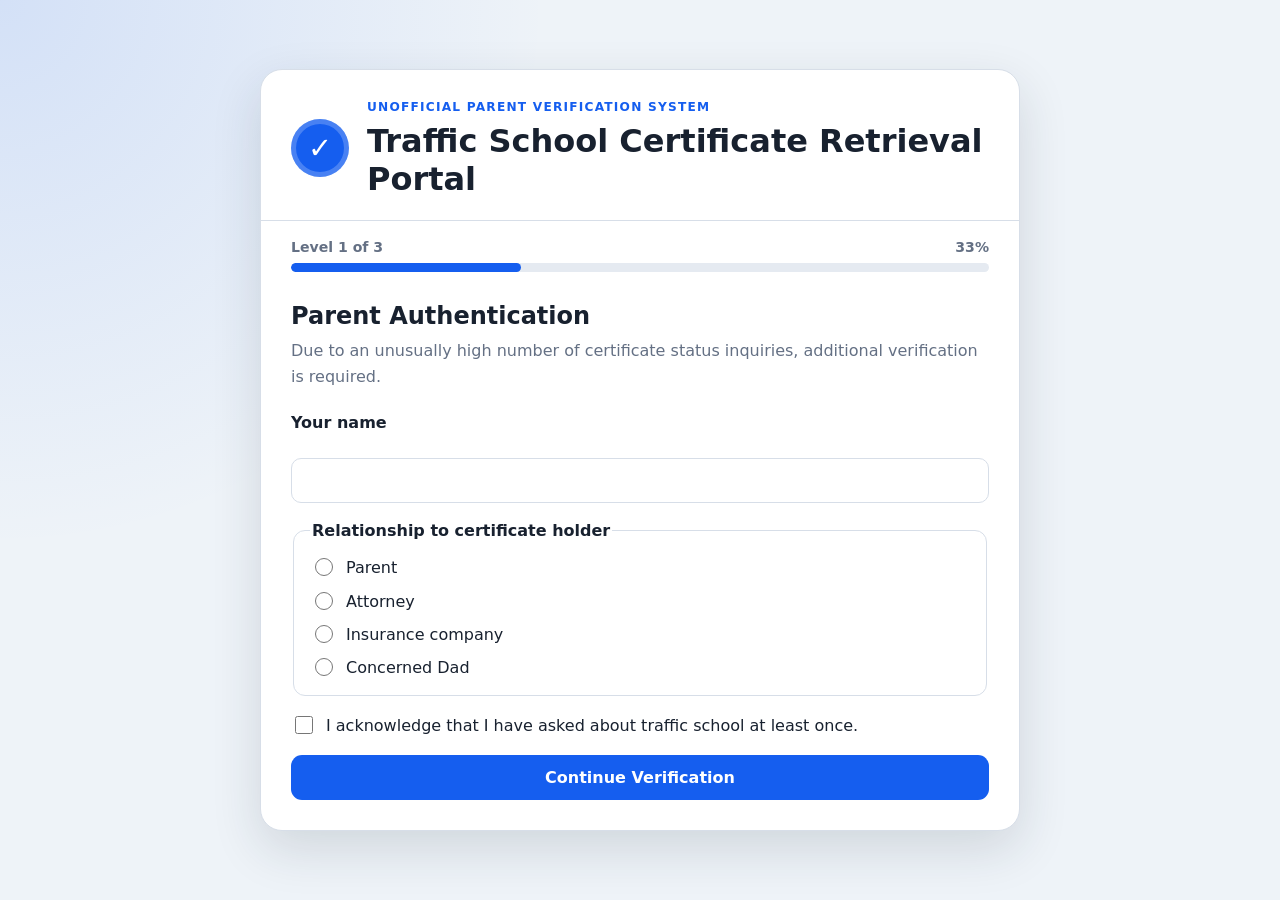
==== traffic_school_certification/index.html @ 1ab668ab "Restructuring" ====
<!DOCTYPE html>
<html lang="en">
<head>
    <meta charset="UTF-8">

    <meta
        http-equiv="refresh"
        content="0; url=verify_user/"
    >

    <title>Redirecting...</title>

    <script>
        window.location.replace("verify_user/");
    </script>
</head>
<body>
    <p>
        Redirecting...
        <a href="verify_user/">Continue to verification</a>
    </p>
</body>
</html>
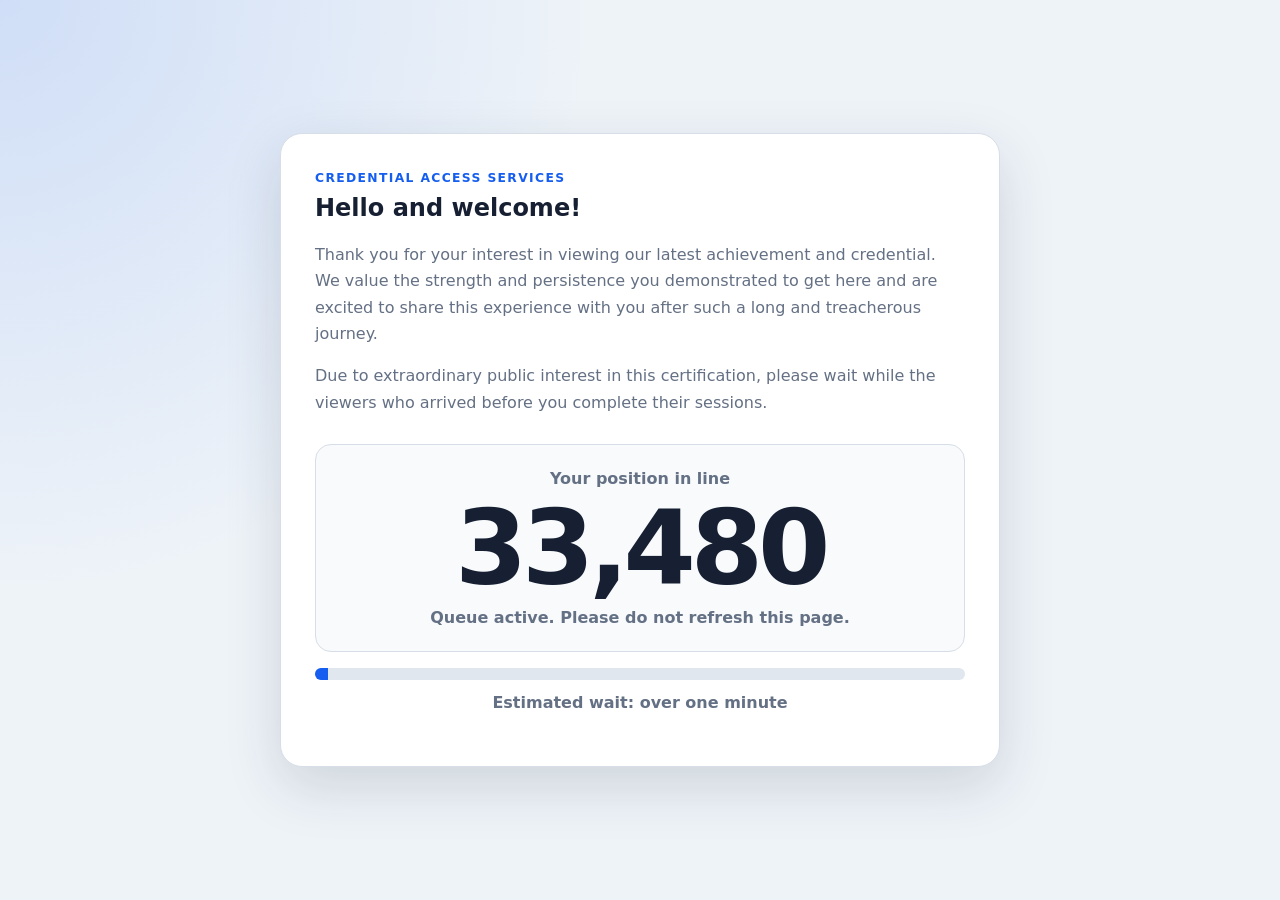
==== commit fbecabe5: "Added entry point" ====
--- a/traffic_school_certification/index.html
+++ b/traffic_school_certification/index.html
@@ -1,23 +1,40 @@
 <!DOCTYPE html>
 <html lang="en">
 <head>
-    <meta charset="UTF-8">
-
-    <meta
-        http-equiv="refresh"
-        content="0; url=verify_user/"
-    >
-
-    <title>Redirecting...</title>
-
-    <script>
-        window.location.replace("verify_user/");
-    </script>
+  <meta charset="UTF-8">
+  <meta name="viewport" content="width=device-width, initial-scale=1.0">
+  <title>Certificate Viewing Queue</title>
+  <link rel="stylesheet" href="waiting-room.css">
 </head>
 <body>
-    <p>
-        Redirecting...
-        <a href="verify_user/">Continue to verification</a>
-    </p>
+  <main class="waiting-shell">
+    <section class="waiting-card">
+      <p class="eyebrow">Credential Access Services</p>
+      <h1>Hello and welcome!</h1>
+      <p>Thank you for your interest in viewing our latest achievement and credential. We value the strength and persistence you demonstrated to get here and are excited to share this experience with you after such a long and treacherous journey.</p>
+      <p>Due to extraordinary public interest in this certification, please wait while the viewers who arrived before you complete their sessions.</p>
+
+      <div class="queue-panel">
+        <span>Your position in line</span>
+        <strong id="queue-number">Calculating…</strong>
+        <span id="queue-status">Connecting to queue management services…</span>
+      </div>
+
+      <div class="progress-track"><div id="queue-progress"></div></div>
+      <p id="estimate" class="estimate">Estimated wait: calculating…</p>
+
+      <div id="prefill-panel" class="panel hidden">
+        <h2>Expedite your access</h2>
+        <p>Your wait is unusually long. You may prefill the required verification forms while retaining your place in line.</p>
+        <button id="prefill-button">Prefill verification forms</button>
+      </div>
+
+      <div id="redirect-panel" class="panel hidden">
+        <p>Your position is ready.</p>
+        <strong>Redirecting in <span id="redirect-countdown">5</span>…</strong>
+      </div>
+    </section>
+  </main>
+  <script src="waiting-room.js"></script>
 </body>
-</html>+</html>
--- a/traffic_school_certification/waiting-room.css
+++ b/traffic_school_certification/waiting-room.css
@@ -0,0 +1 @@
+*{box-sizing:border-box}body{margin:0;min-height:100vh;font-family:Inter,system-ui,sans-serif;color:#172033;background:radial-gradient(circle at top left,rgba(21,94,239,.14),transparent 38%),#eef3f8}.waiting-shell{min-height:100vh;display:grid;place-items:center;padding:24px}.waiting-card{width:min(720px,100%);padding:34px;background:#fff;border:1px solid #d7dee8;border-radius:22px;box-shadow:0 20px 55px rgba(26,39,58,.15)}h1,h2,p{margin-top:0}p{color:#647084;line-height:1.65}.eyebrow{margin-bottom:6px;color:#155eef;font-size:.77rem;font-weight:800;letter-spacing:.11em;text-transform:uppercase}.queue-panel{display:grid;gap:8px;margin:28px 0 16px;padding:24px;text-align:center;background:#f8fafc;border:1px solid #d7dee8;border-radius:16px}.queue-panel strong{font-size:clamp(3rem,13vw,6.5rem);line-height:1;letter-spacing:-.05em}.queue-panel span{color:#647084;font-weight:700}.progress-track{height:12px;overflow:hidden;border-radius:999px;background:#e1e7ef}#queue-progress{width:0;height:100%;background:#155eef;transition:width .65s ease}.estimate{text-align:center;font-weight:700;margin-top:10px}.panel{margin-top:24px;padding:20px;text-align:center;border:1px solid #d7dee8;border-radius:14px;background:#f8fafc}button{border:0;border-radius:11px;padding:13px 18px;color:#fff;background:#155eef;font:inherit;font-weight:800;cursor:pointer}.hidden{display:none}@media(max-width:560px){.waiting-card{padding:24px}}
